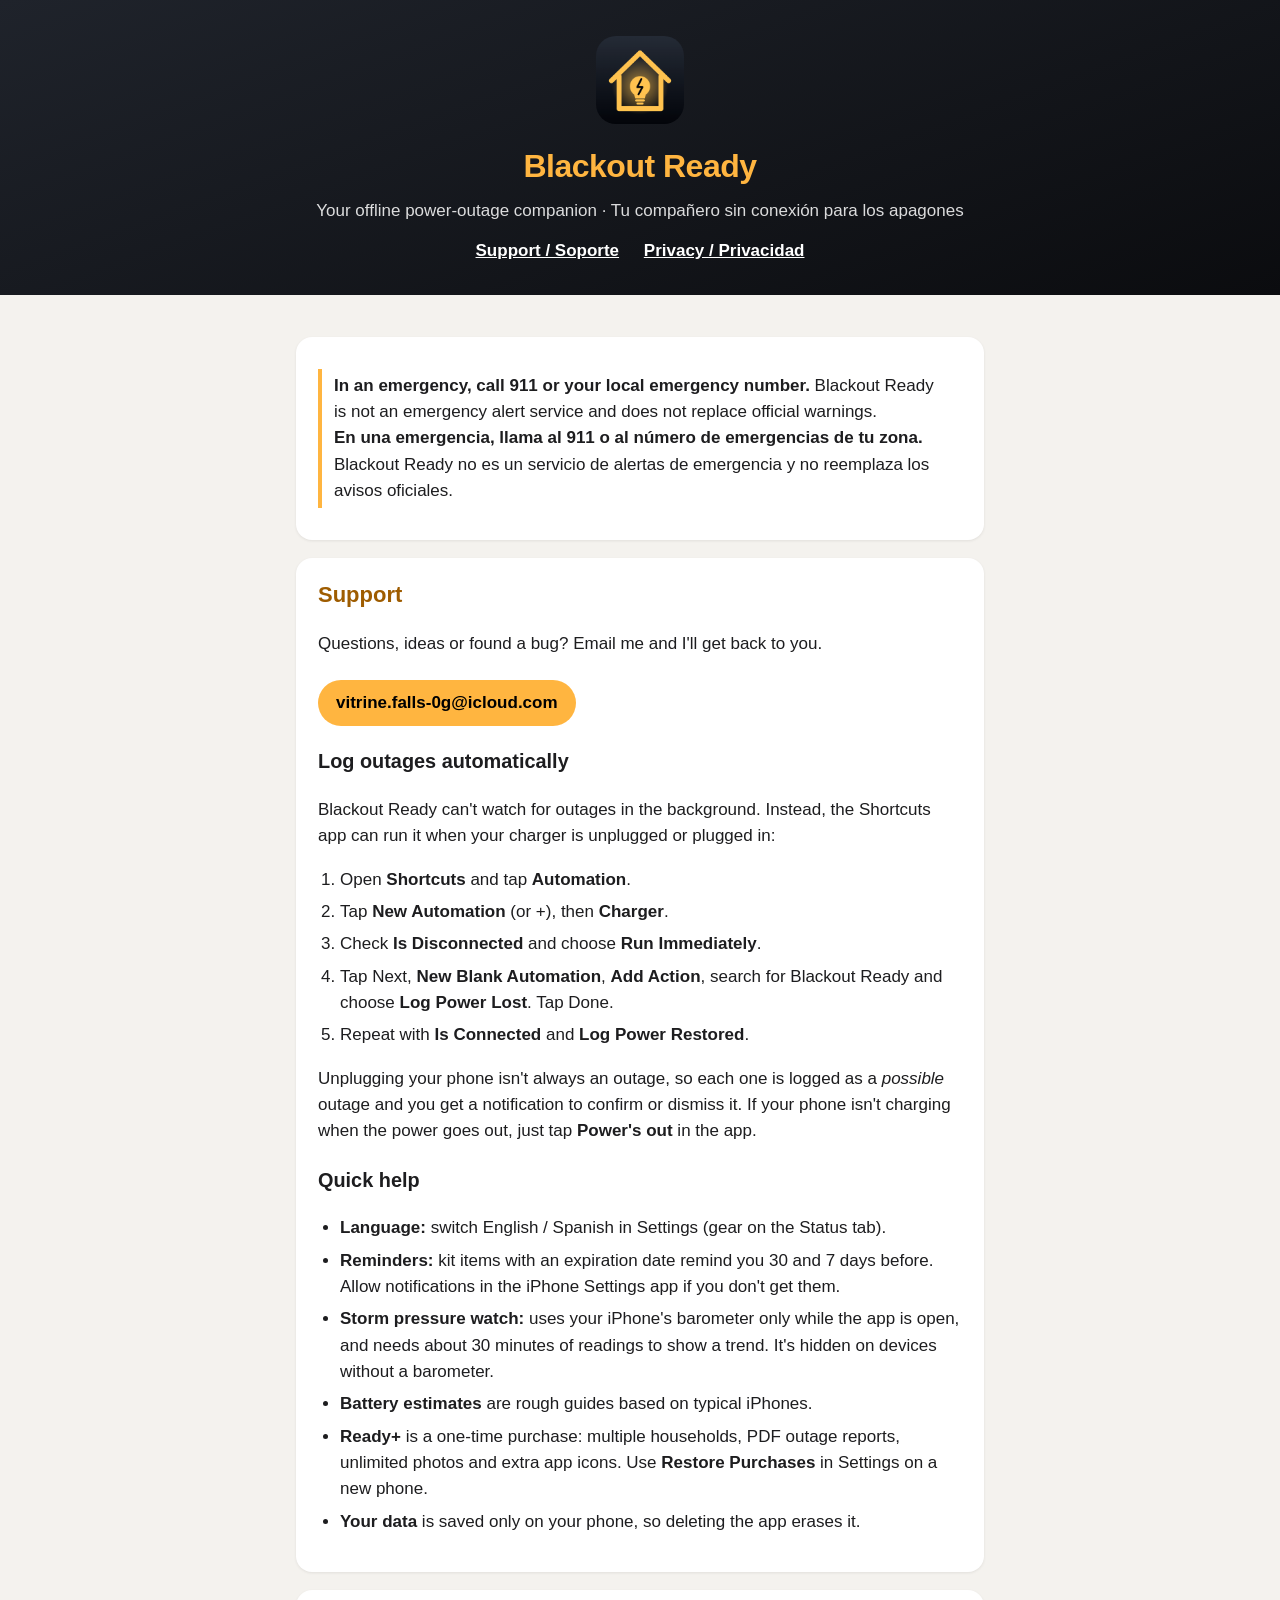
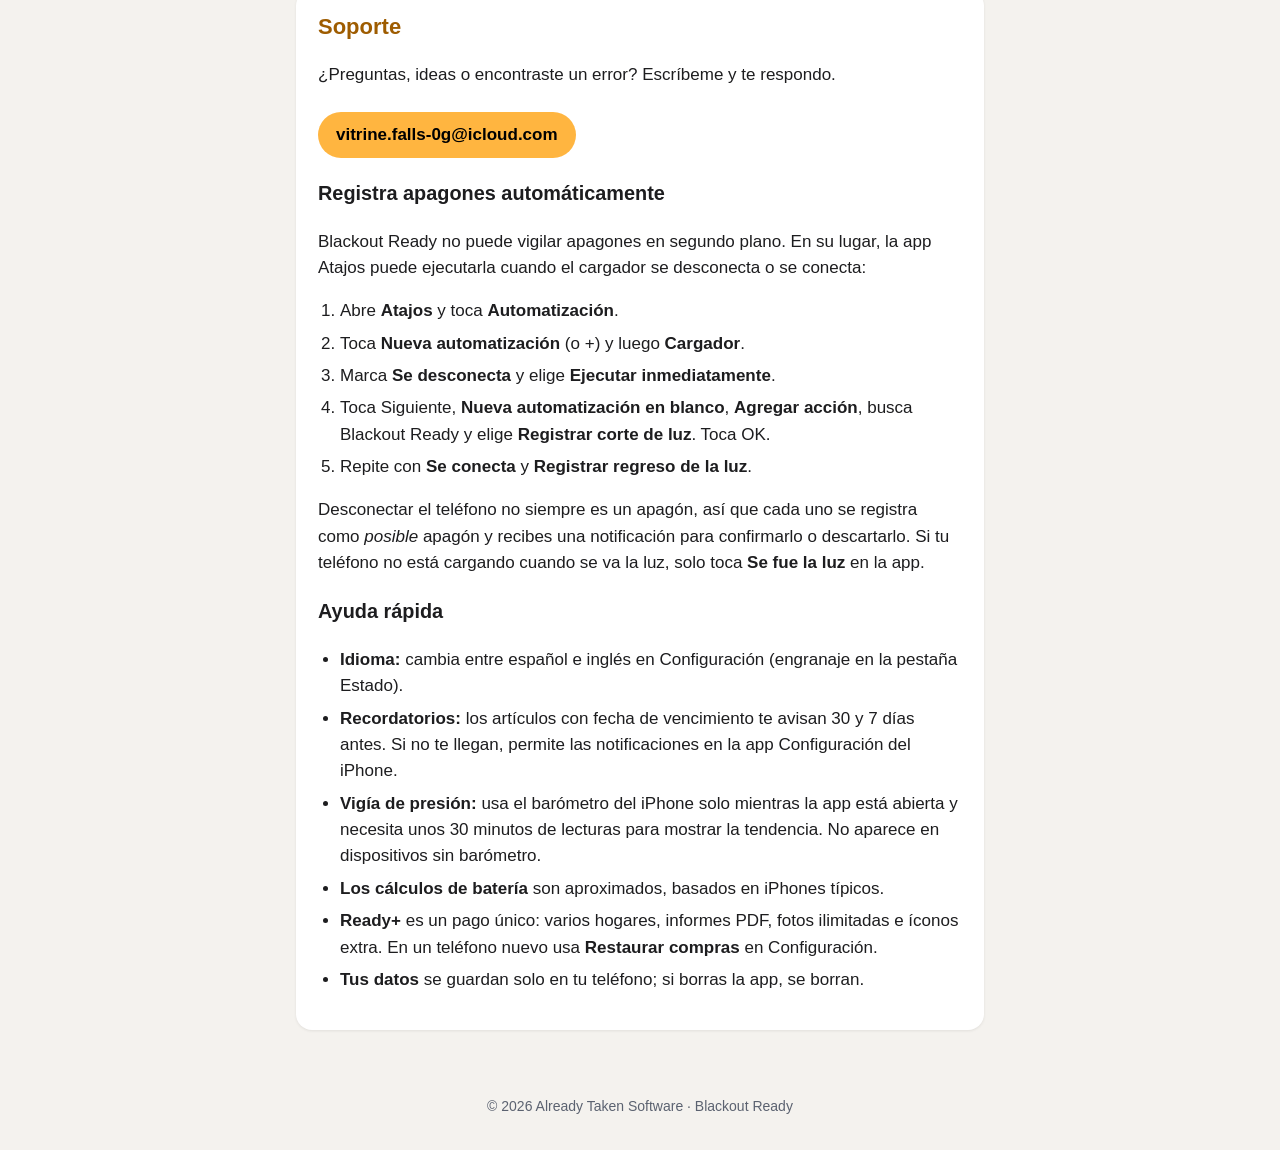
==== index.html @ bf7fdf10 "Support and privacy pages for Blackout Ready Co-Authored-By: Claude Opus 5.5 <noreply@anthropic.com>" ====
<!doctype html>
<html lang="en">
<head>
<meta charset="utf-8">
<meta name="viewport" content="width=device-width, initial-scale=1">
<title>Blackout Ready Support</title>
<link rel="stylesheet" href="style.css">
</head>
<body>
<header>
  <img src="icon.png" alt="">
  <h1>Blackout Ready</h1>
  <p>Your offline power-outage companion · Tu compañero sin conexión para los apagones</p>
  <nav><a href="./">Support / Soporte</a> <a href="privacy.html">Privacy / Privacidad</a></nav>
</header>
<main>
  <section>
    <p class="note"><strong>In an emergency, call 911 or your local emergency number.</strong> Blackout Ready is not an emergency alert service and does not replace official warnings.<br><strong>En una emergencia, llama al 911 o al número de emergencias de tu zona.</strong> Blackout Ready no es un servicio de alertas de emergencia y no reemplaza los avisos oficiales.</p>
  </section>
  <section>
    <h2>Support</h2>
    <p>Questions, ideas or found a bug? Email me and I'll get back to you.</p>
    <a class="mail" href="mailto:vitrine.falls-0g@icloud.com">vitrine.falls-0g@icloud.com</a>
    <h3>Log outages automatically</h3>
    <p>Blackout Ready can't watch for outages in the background. Instead, the Shortcuts app can run it when your charger is unplugged or plugged in:</p>
    <ol>
      <li>Open <strong>Shortcuts</strong> and tap <strong>Automation</strong>.</li>
      <li>Tap <strong>New Automation</strong> (or +), then <strong>Charger</strong>.</li>
      <li>Check <strong>Is Disconnected</strong> and choose <strong>Run Immediately</strong>.</li>
      <li>Tap Next, <strong>New Blank Automation</strong>, <strong>Add Action</strong>, search for Blackout Ready and choose <strong>Log Power Lost</strong>. Tap Done.</li>
      <li>Repeat with <strong>Is Connected</strong> and <strong>Log Power Restored</strong>.</li>
    </ol>
    <p>Unplugging your phone isn't always an outage, so each one is logged as a <em>possible</em> outage and you get a notification to confirm or dismiss it. If your phone isn't charging when the power goes out, just tap <strong>Power's out</strong> in the app.</p>
    <h3>Quick help</h3>
    <ul>
      <li><strong>Language:</strong> switch English / Spanish in Settings (gear on the Status tab).</li>
      <li><strong>Reminders:</strong> kit items with an expiration date remind you 30 and 7 days before. Allow notifications in the iPhone Settings app if you don't get them.</li>
      <li><strong>Storm pressure watch:</strong> uses your iPhone's barometer only while the app is open, and needs about 30 minutes of readings to show a trend. It's hidden on devices without a barometer.</li>
      <li><strong>Battery estimates</strong> are rough guides based on typical iPhones.</li>
      <li><strong>Ready+</strong> is a one-time purchase: multiple households, PDF outage reports, unlimited photos and extra app icons. Use <strong>Restore Purchases</strong> in Settings on a new phone.</li>
      <li><strong>Your data</strong> is saved only on your phone, so deleting the app erases it.</li>
    </ul>
  </section>
  <section>
    <h2>Soporte</h2>
    <p>¿Preguntas, ideas o encontraste un error? Escríbeme y te respondo.</p>
    <a class="mail" href="mailto:vitrine.falls-0g@icloud.com">vitrine.falls-0g@icloud.com</a>
    <h3>Registra apagones automáticamente</h3>
    <p>Blackout Ready no puede vigilar apagones en segundo plano. En su lugar, la app Atajos puede ejecutarla cuando el cargador se desconecta o se conecta:</p>
    <ol>
      <li>Abre <strong>Atajos</strong> y toca <strong>Automatización</strong>.</li>
      <li>Toca <strong>Nueva automatización</strong> (o +) y luego <strong>Cargador</strong>.</li>
      <li>Marca <strong>Se desconecta</strong> y elige <strong>Ejecutar inmediatamente</strong>.</li>
      <li>Toca Siguiente, <strong>Nueva automatización en blanco</strong>, <strong>Agregar acción</strong>, busca Blackout Ready y elige <strong>Registrar corte de luz</strong>. Toca OK.</li>
      <li>Repite con <strong>Se conecta</strong> y <strong>Registrar regreso de la luz</strong>.</li>
    </ol>
    <p>Desconectar el teléfono no siempre es un apagón, así que cada uno se registra como <em>posible</em> apagón y recibes una notificación para confirmarlo o descartarlo. Si tu teléfono no está cargando cuando se va la luz, solo toca <strong>Se fue la luz</strong> en la app.</p>
    <h3>Ayuda rápida</h3>
    <ul>
      <li><strong>Idioma:</strong> cambia entre español e inglés en Configuración (engranaje en la pestaña Estado).</li>
      <li><strong>Recordatorios:</strong> los artículos con fecha de vencimiento te avisan 30 y 7 días antes. Si no te llegan, permite las notificaciones en la app Configuración del iPhone.</li>
      <li><strong>Vigía de presión:</strong> usa el barómetro del iPhone solo mientras la app está abierta y necesita unos 30 minutos de lecturas para mostrar la tendencia. No aparece en dispositivos sin barómetro.</li>
      <li><strong>Los cálculos de batería</strong> son aproximados, basados en iPhones típicos.</li>
      <li><strong>Ready+</strong> es un pago único: varios hogares, informes PDF, fotos ilimitadas e íconos extra. En un teléfono nuevo usa <strong>Restaurar compras</strong> en Configuración.</li>
      <li><strong>Tus datos</strong> se guardan solo en tu teléfono; si borras la app, se borran.</li>
    </ul>
  </section>
</main>
<footer>© 2026 Already Taken Software · Blackout Ready</footer>
</body>
</html>
---- style.css ----
:root { --amber: #ffb540; --amber-ink: #9e5c00; --ink: #1d1d1f; --muted: #5b6270; --bg: #f4f2ee; --card: #ffffff; }
@media (prefers-color-scheme: dark) { :root { --ink: #f2f2f2; --muted: #a9b0bc; --bg: #0e0f12; --card: #1a1c21; --amber-ink: #ffb540; } }
* { box-sizing: border-box; }
body { margin: 0; font: 17px/1.55 -apple-system, BlinkMacSystemFont, "Segoe UI", Roboto, sans-serif; color: var(--ink); background: var(--bg); }
header { background: linear-gradient(160deg, #1f232b, #0b0c0f); color: #fff; padding: 36px 16px 30px; text-align: center; }
header img { width: 88px; height: 88px; border-radius: 20px; }
header h1 { margin: 10px 0 0; font-size: 32px; color: var(--amber); letter-spacing: -0.5px; }
header p { margin: 6px 0 0; opacity: .85; }
nav { margin-top: 14px; }
nav a { color: #fff; margin: 0 10px; font-weight: 600; }
main { max-width: 720px; margin: 0 auto; padding: 24px 16px 48px; }
section { background: var(--card); border-radius: 16px; padding: 20px 22px; margin: 18px 0; box-shadow: 0 1px 3px rgba(0,0,0,.08); }
h2 { margin-top: 0; color: var(--amber-ink); font-size: 22px; }
ul, ol { padding-left: 22px; }
li { margin: 6px 0; }
.muted { color: var(--muted); font-size: 15px; }
.note { border-left: 4px solid var(--amber); padding: 4px 12px; margin: 12px 0; }
a { color: #2e6ae6; }
@media (prefers-color-scheme: dark) { a { color: #7aa7ff; } }
.mail { display: inline-block; margin-top: 6px; padding: 10px 18px; border-radius: 999px; background: var(--amber); color: #000; font-weight: 700; text-decoration: none; }
footer { text-align: center; color: var(--muted); font-size: 14px; padding-bottom: 32px; }
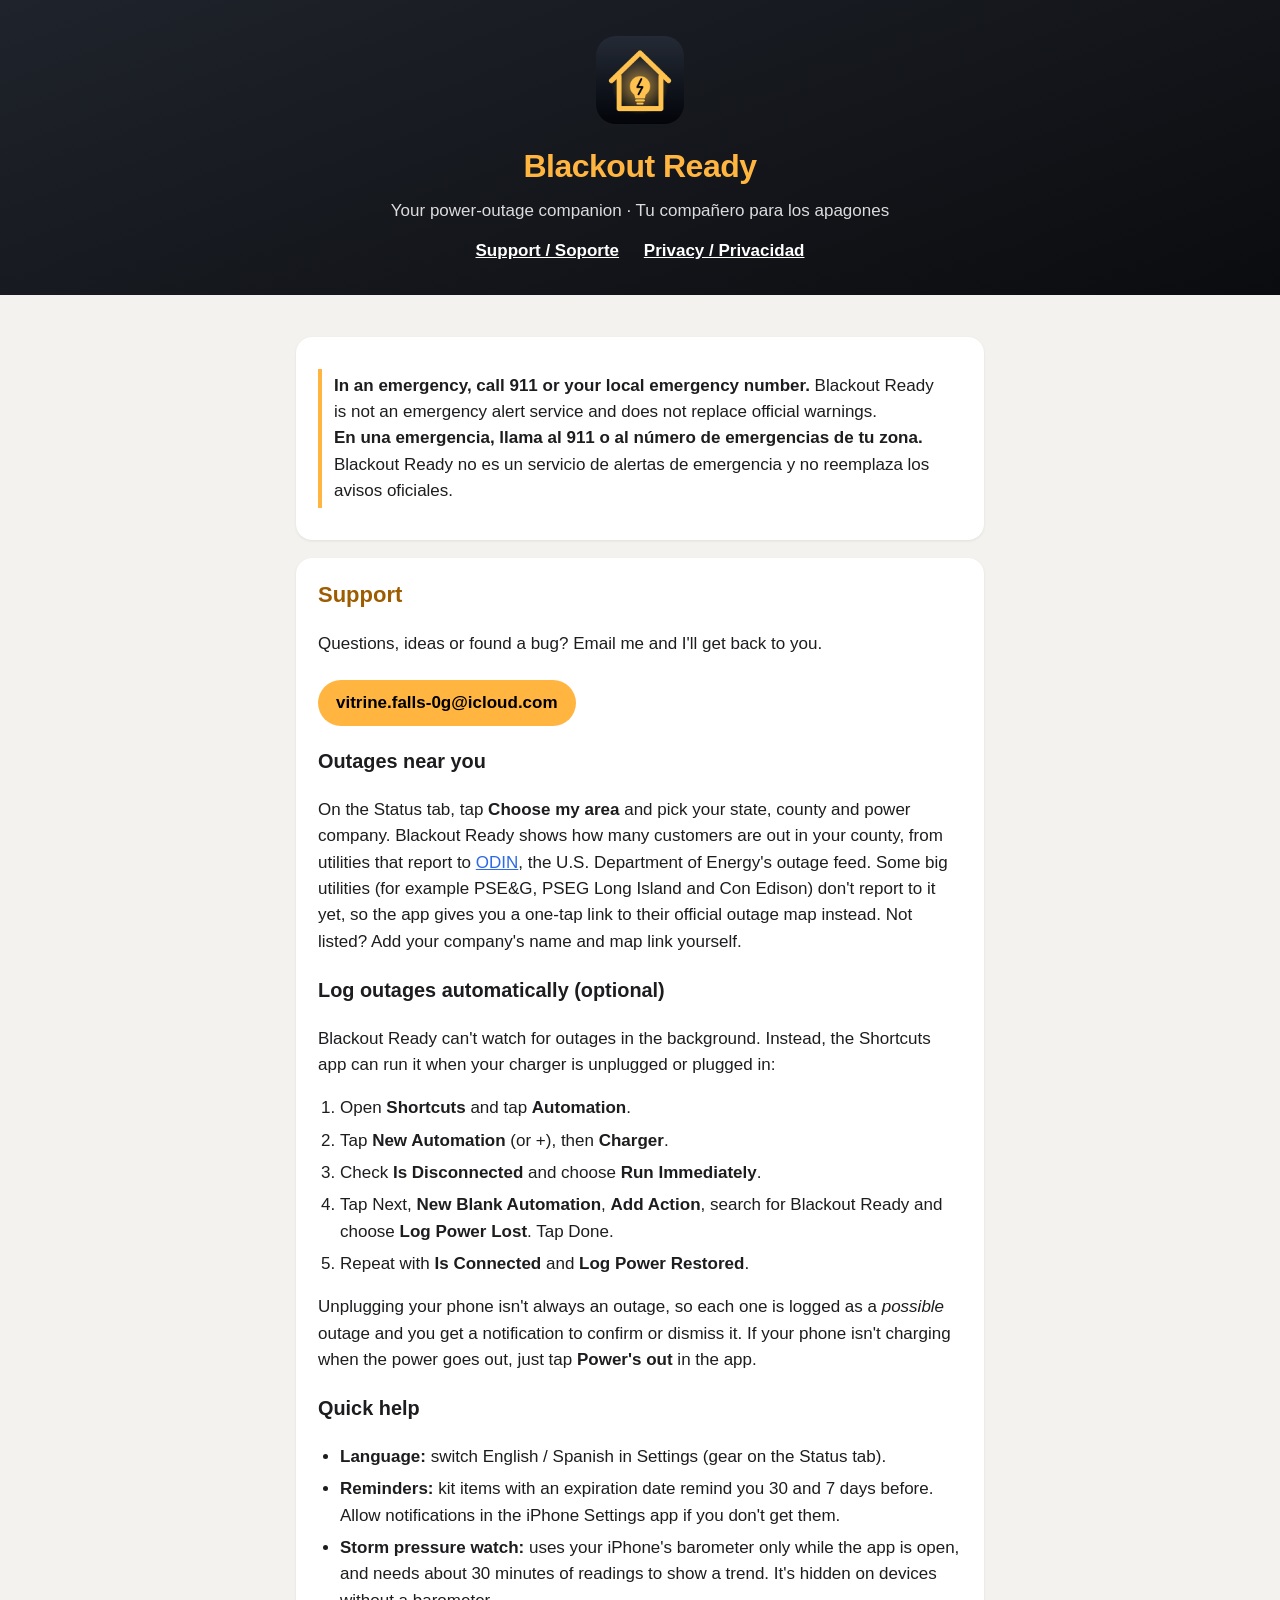
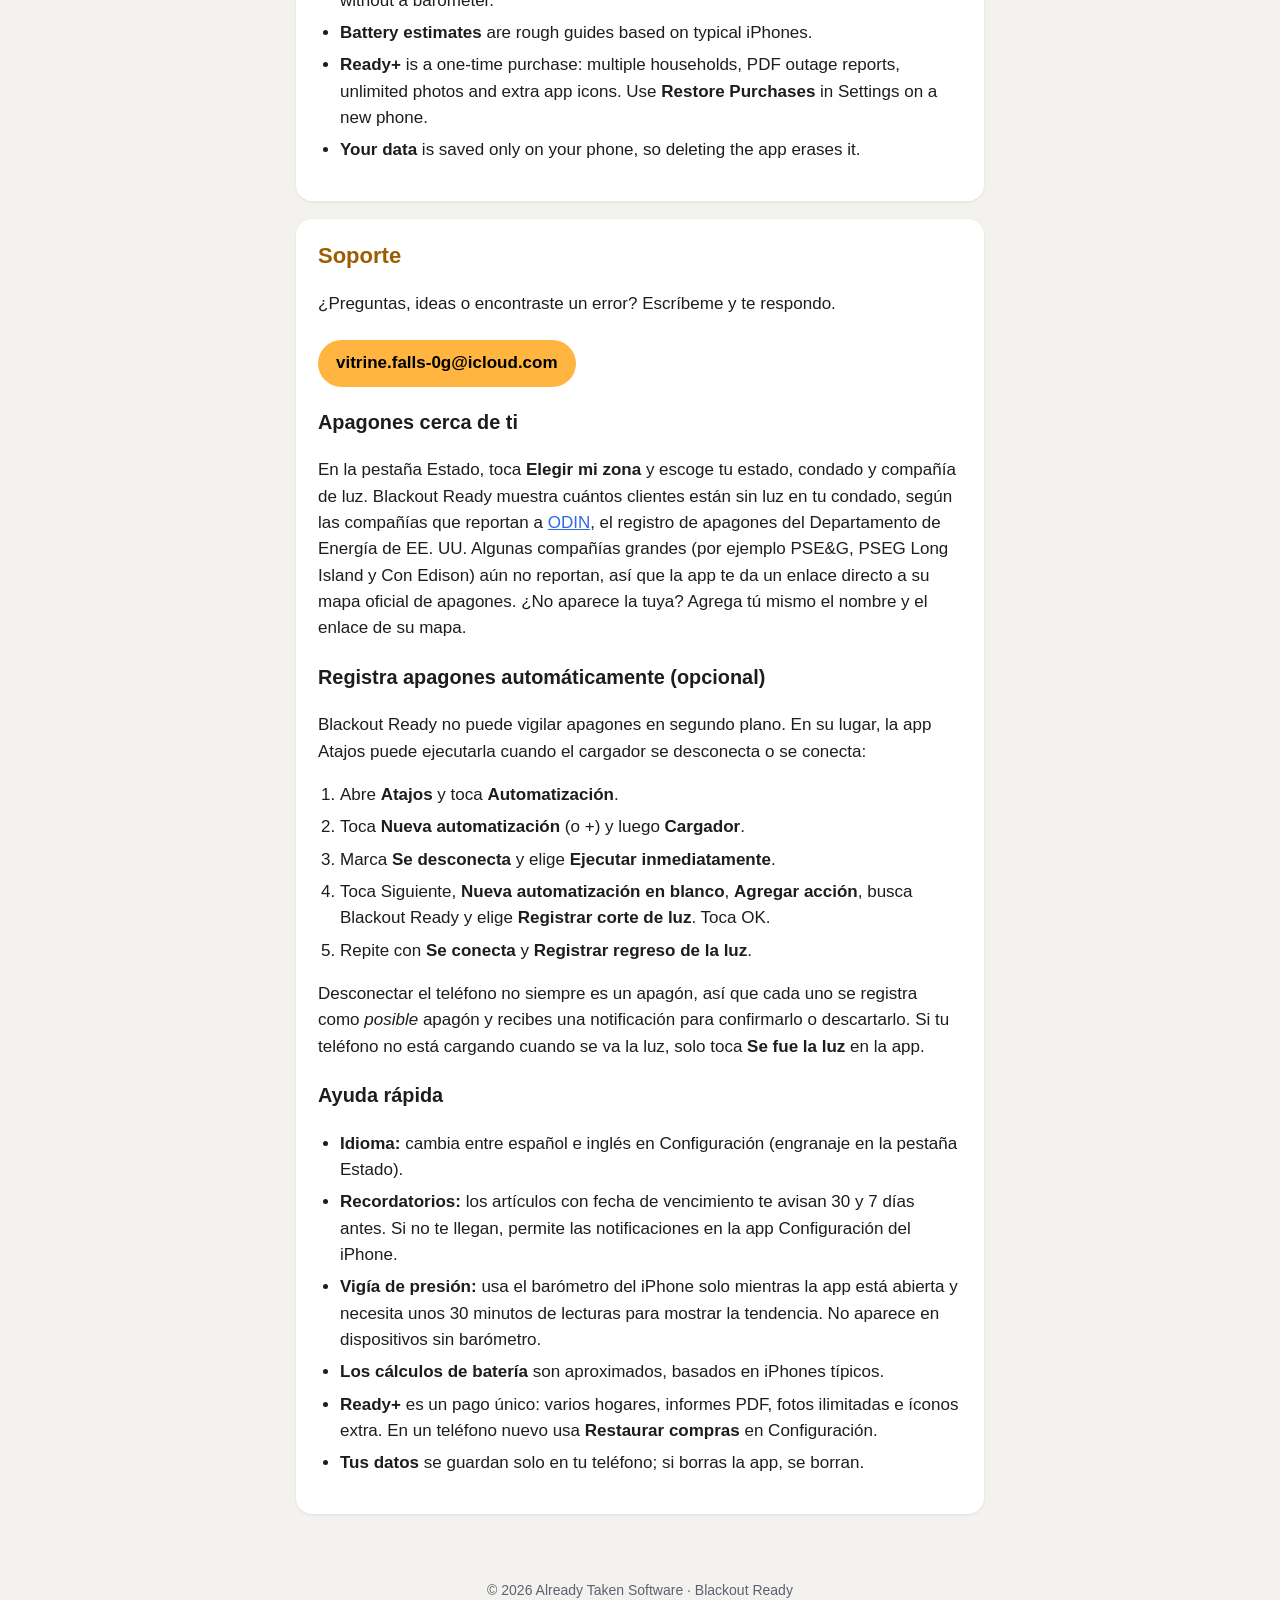
==== commit 54cbc058: "Describe Outages near you and the ODIN download in support and privacy pages Co-Authored-By: Claude " ====
--- a/index.html
+++ b/index.html
@@ -10,7 +10,7 @@
 <header>
   <img src="icon.png" alt="">
   <h1>Blackout Ready</h1>
-  <p>Your offline power-outage companion · Tu compañero sin conexión para los apagones</p>
+  <p>Your power-outage companion · Tu compañero para los apagones</p>
   <nav><a href="./">Support / Soporte</a> <a href="privacy.html">Privacy / Privacidad</a></nav>
 </header>
 <main>
@@ -21,7 +21,9 @@
     <h2>Support</h2>
     <p>Questions, ideas or found a bug? Email me and I'll get back to you.</p>
     <a class="mail" href="mailto:vitrine.falls-0g@icloud.com">vitrine.falls-0g@icloud.com</a>
-    <h3>Log outages automatically</h3>
+    <h3>Outages near you</h3>
+    <p>On the Status tab, tap <strong>Choose my area</strong> and pick your state, county and power company. Blackout Ready shows how many customers are out in your county, from utilities that report to <a href="https://odin.ornl.gov/">ODIN</a>, the U.S. Department of Energy's outage feed. Some big utilities (for example PSE&amp;G, PSEG Long Island and Con Edison) don't report to it yet, so the app gives you a one-tap link to their official outage map instead. Not listed? Add your company's name and map link yourself.</p>
+    <h3>Log outages automatically (optional)</h3>
     <p>Blackout Ready can't watch for outages in the background. Instead, the Shortcuts app can run it when your charger is unplugged or plugged in:</p>
     <ol>
       <li>Open <strong>Shortcuts</strong> and tap <strong>Automation</strong>.</li>
@@ -45,7 +47,9 @@
     <h2>Soporte</h2>
     <p>¿Preguntas, ideas o encontraste un error? Escríbeme y te respondo.</p>
     <a class="mail" href="mailto:vitrine.falls-0g@icloud.com">vitrine.falls-0g@icloud.com</a>
-    <h3>Registra apagones automáticamente</h3>
+    <h3>Apagones cerca de ti</h3>
+    <p>En la pestaña Estado, toca <strong>Elegir mi zona</strong> y escoge tu estado, condado y compañía de luz. Blackout Ready muestra cuántos clientes están sin luz en tu condado, según las compañías que reportan a <a href="https://odin.ornl.gov/">ODIN</a>, el registro de apagones del Departamento de Energía de EE. UU. Algunas compañías grandes (por ejemplo PSE&amp;G, PSEG Long Island y Con Edison) aún no reportan, así que la app te da un enlace directo a su mapa oficial de apagones. ¿No aparece la tuya? Agrega tú mismo el nombre y el enlace de su mapa.</p>
+    <h3>Registra apagones automáticamente (opcional)</h3>
     <p>Blackout Ready no puede vigilar apagones en segundo plano. En su lugar, la app Atajos puede ejecutarla cuando el cargador se desconecta o se conecta:</p>
     <ol>
       <li>Abre <strong>Atajos</strong> y toca <strong>Automatización</strong>.</li>
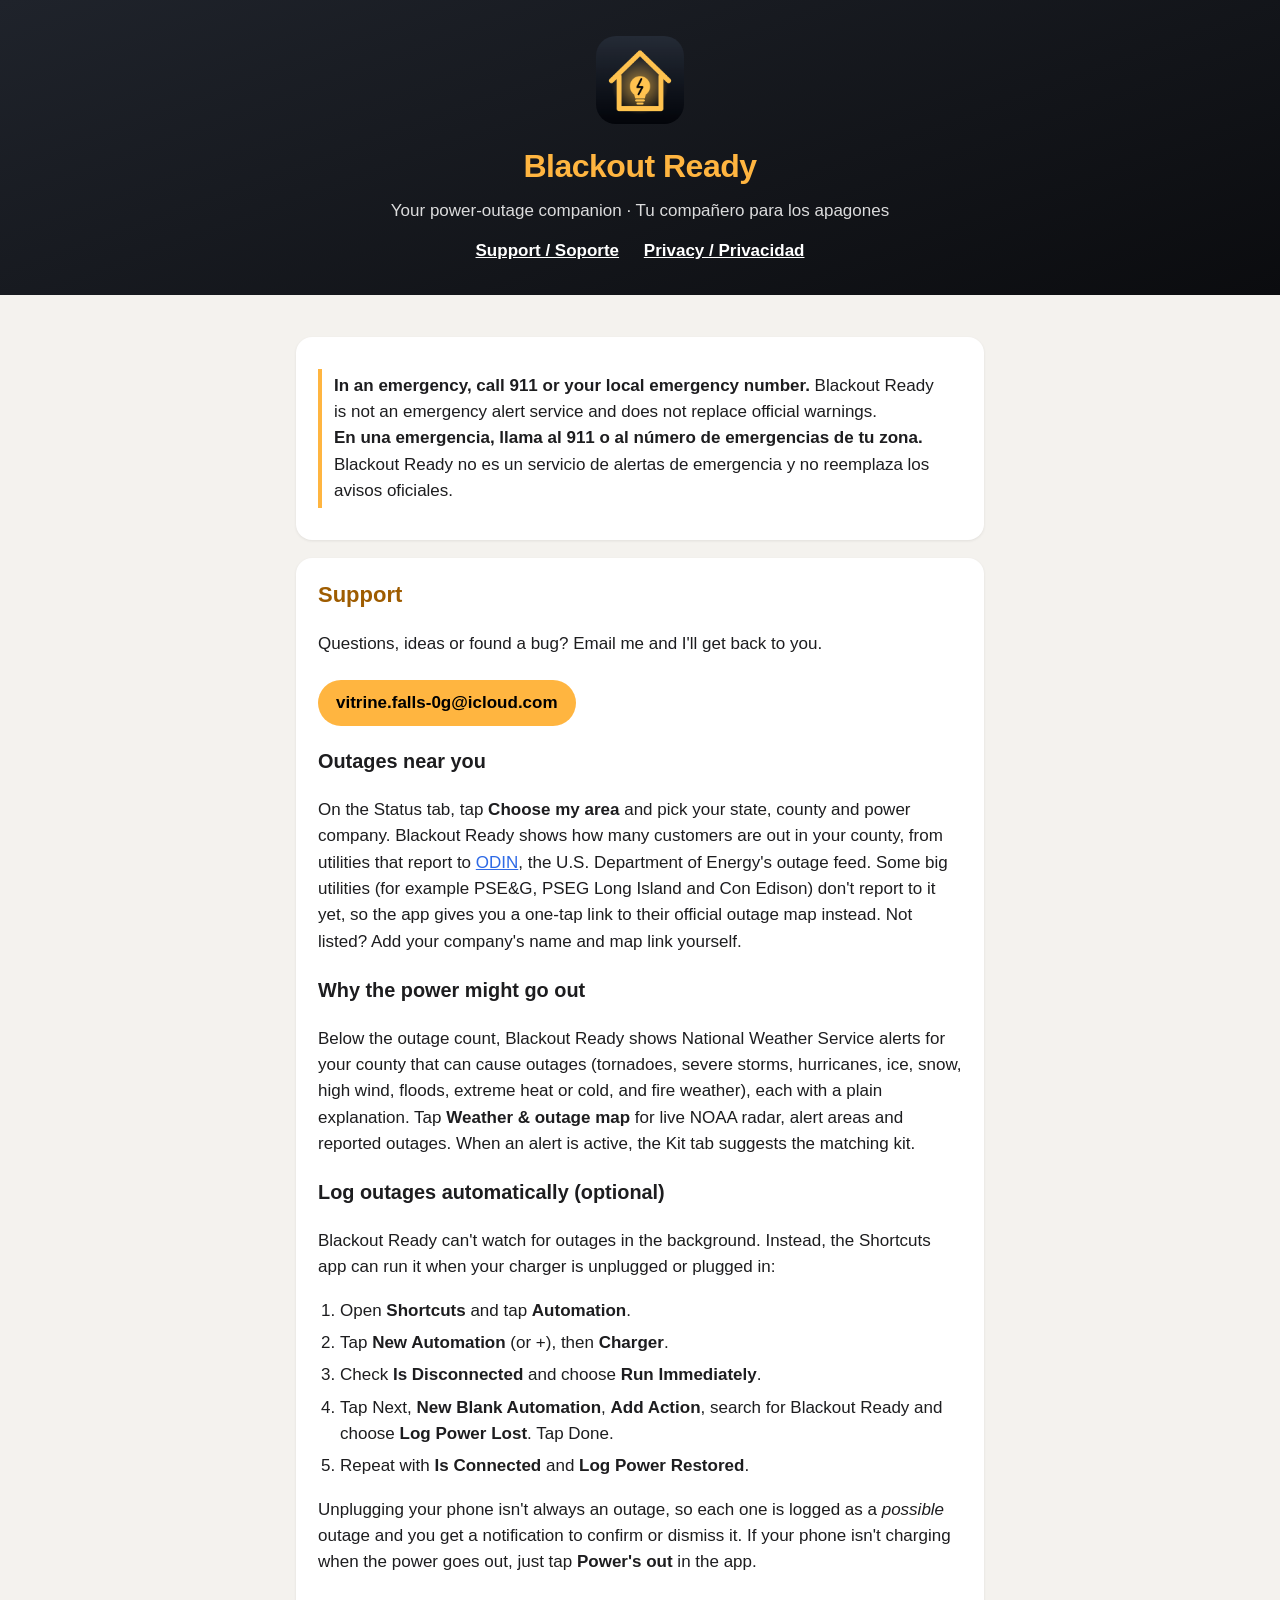
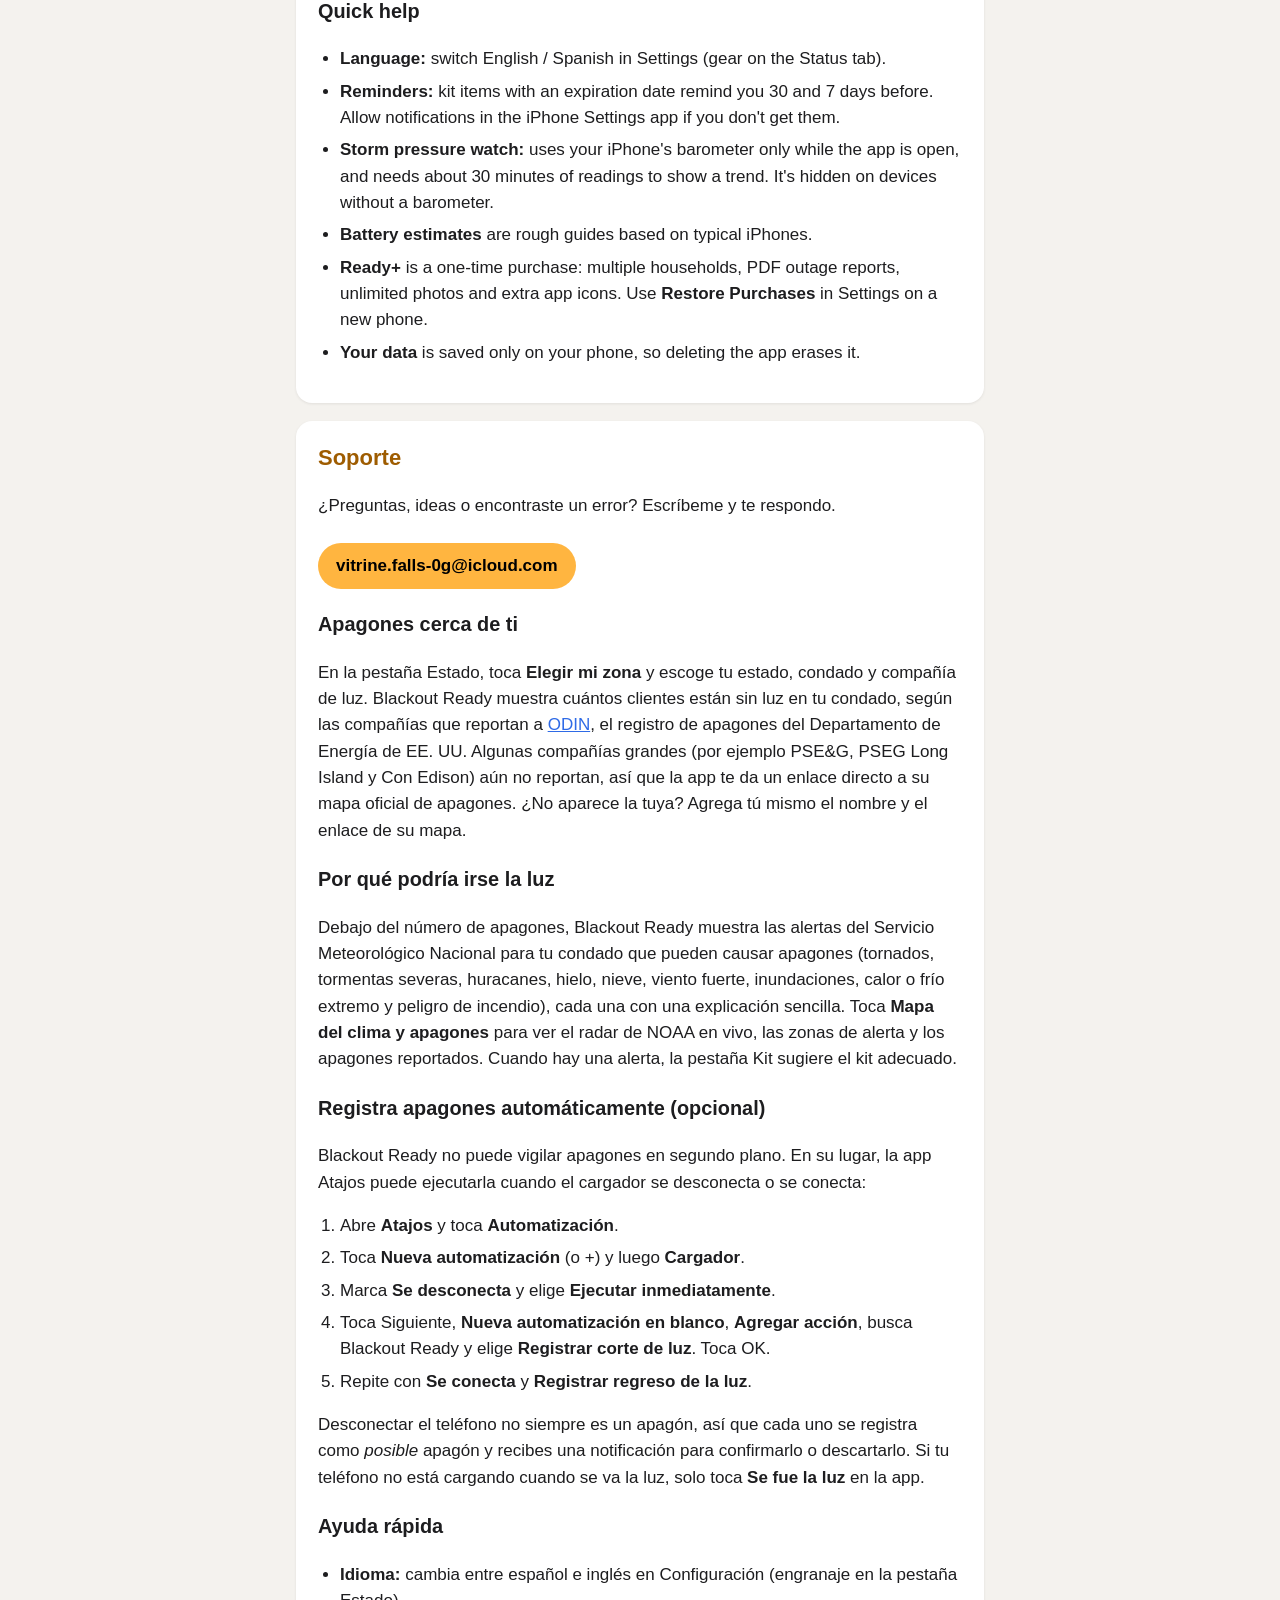
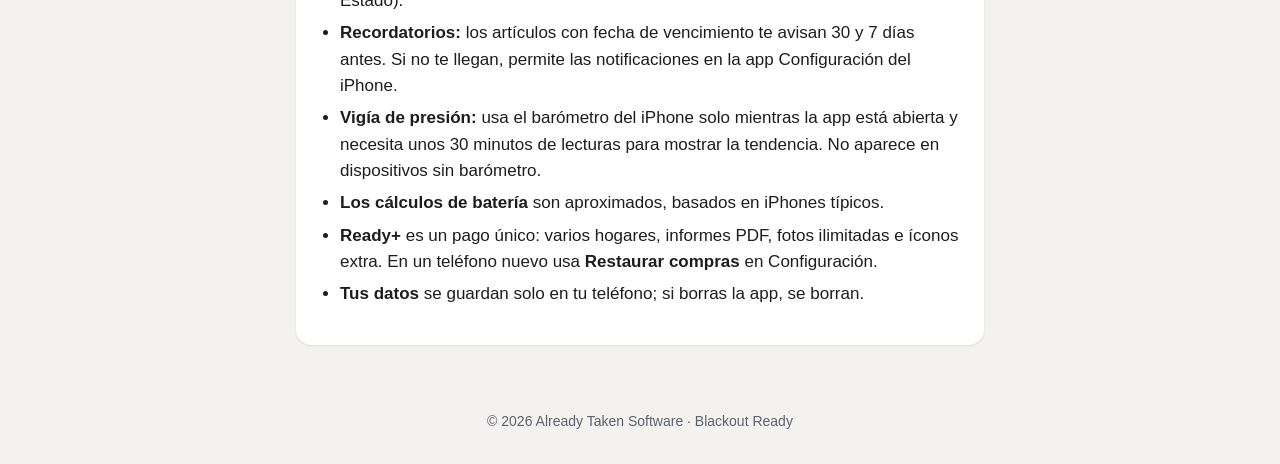
==== commit b2d5d137: "Describe weather alerts and the weather & outage map Co-Authored-By: Claude Opus 5.5 <noreply@anthro" ====
--- a/index.html
+++ b/index.html
@@ -23,6 +23,8 @@
     <a class="mail" href="mailto:vitrine.falls-0g@icloud.com">vitrine.falls-0g@icloud.com</a>
     <h3>Outages near you</h3>
     <p>On the Status tab, tap <strong>Choose my area</strong> and pick your state, county and power company. Blackout Ready shows how many customers are out in your county, from utilities that report to <a href="https://odin.ornl.gov/">ODIN</a>, the U.S. Department of Energy's outage feed. Some big utilities (for example PSE&amp;G, PSEG Long Island and Con Edison) don't report to it yet, so the app gives you a one-tap link to their official outage map instead. Not listed? Add your company's name and map link yourself.</p>
+    <h3>Why the power might go out</h3>
+    <p>Below the outage count, Blackout Ready shows National Weather Service alerts for your county that can cause outages (tornadoes, severe storms, hurricanes, ice, snow, high wind, floods, extreme heat or cold, and fire weather), each with a plain explanation. Tap <strong>Weather &amp; outage map</strong> for live NOAA radar, alert areas and reported outages. When an alert is active, the Kit tab suggests the matching kit.</p>
     <h3>Log outages automatically (optional)</h3>
     <p>Blackout Ready can't watch for outages in the background. Instead, the Shortcuts app can run it when your charger is unplugged or plugged in:</p>
     <ol>
@@ -49,6 +51,8 @@
     <a class="mail" href="mailto:vitrine.falls-0g@icloud.com">vitrine.falls-0g@icloud.com</a>
     <h3>Apagones cerca de ti</h3>
     <p>En la pestaña Estado, toca <strong>Elegir mi zona</strong> y escoge tu estado, condado y compañía de luz. Blackout Ready muestra cuántos clientes están sin luz en tu condado, según las compañías que reportan a <a href="https://odin.ornl.gov/">ODIN</a>, el registro de apagones del Departamento de Energía de EE. UU. Algunas compañías grandes (por ejemplo PSE&amp;G, PSEG Long Island y Con Edison) aún no reportan, así que la app te da un enlace directo a su mapa oficial de apagones. ¿No aparece la tuya? Agrega tú mismo el nombre y el enlace de su mapa.</p>
+    <h3>Por qué podría irse la luz</h3>
+    <p>Debajo del número de apagones, Blackout Ready muestra las alertas del Servicio Meteorológico Nacional para tu condado que pueden causar apagones (tornados, tormentas severas, huracanes, hielo, nieve, viento fuerte, inundaciones, calor o frío extremo y peligro de incendio), cada una con una explicación sencilla. Toca <strong>Mapa del clima y apagones</strong> para ver el radar de NOAA en vivo, las zonas de alerta y los apagones reportados. Cuando hay una alerta, la pestaña Kit sugiere el kit adecuado.</p>
     <h3>Registra apagones automáticamente (opcional)</h3>
     <p>Blackout Ready no puede vigilar apagones en segundo plano. En su lugar, la app Atajos puede ejecutarla cuando el cargador se desconecta o se conecta:</p>
     <ol>
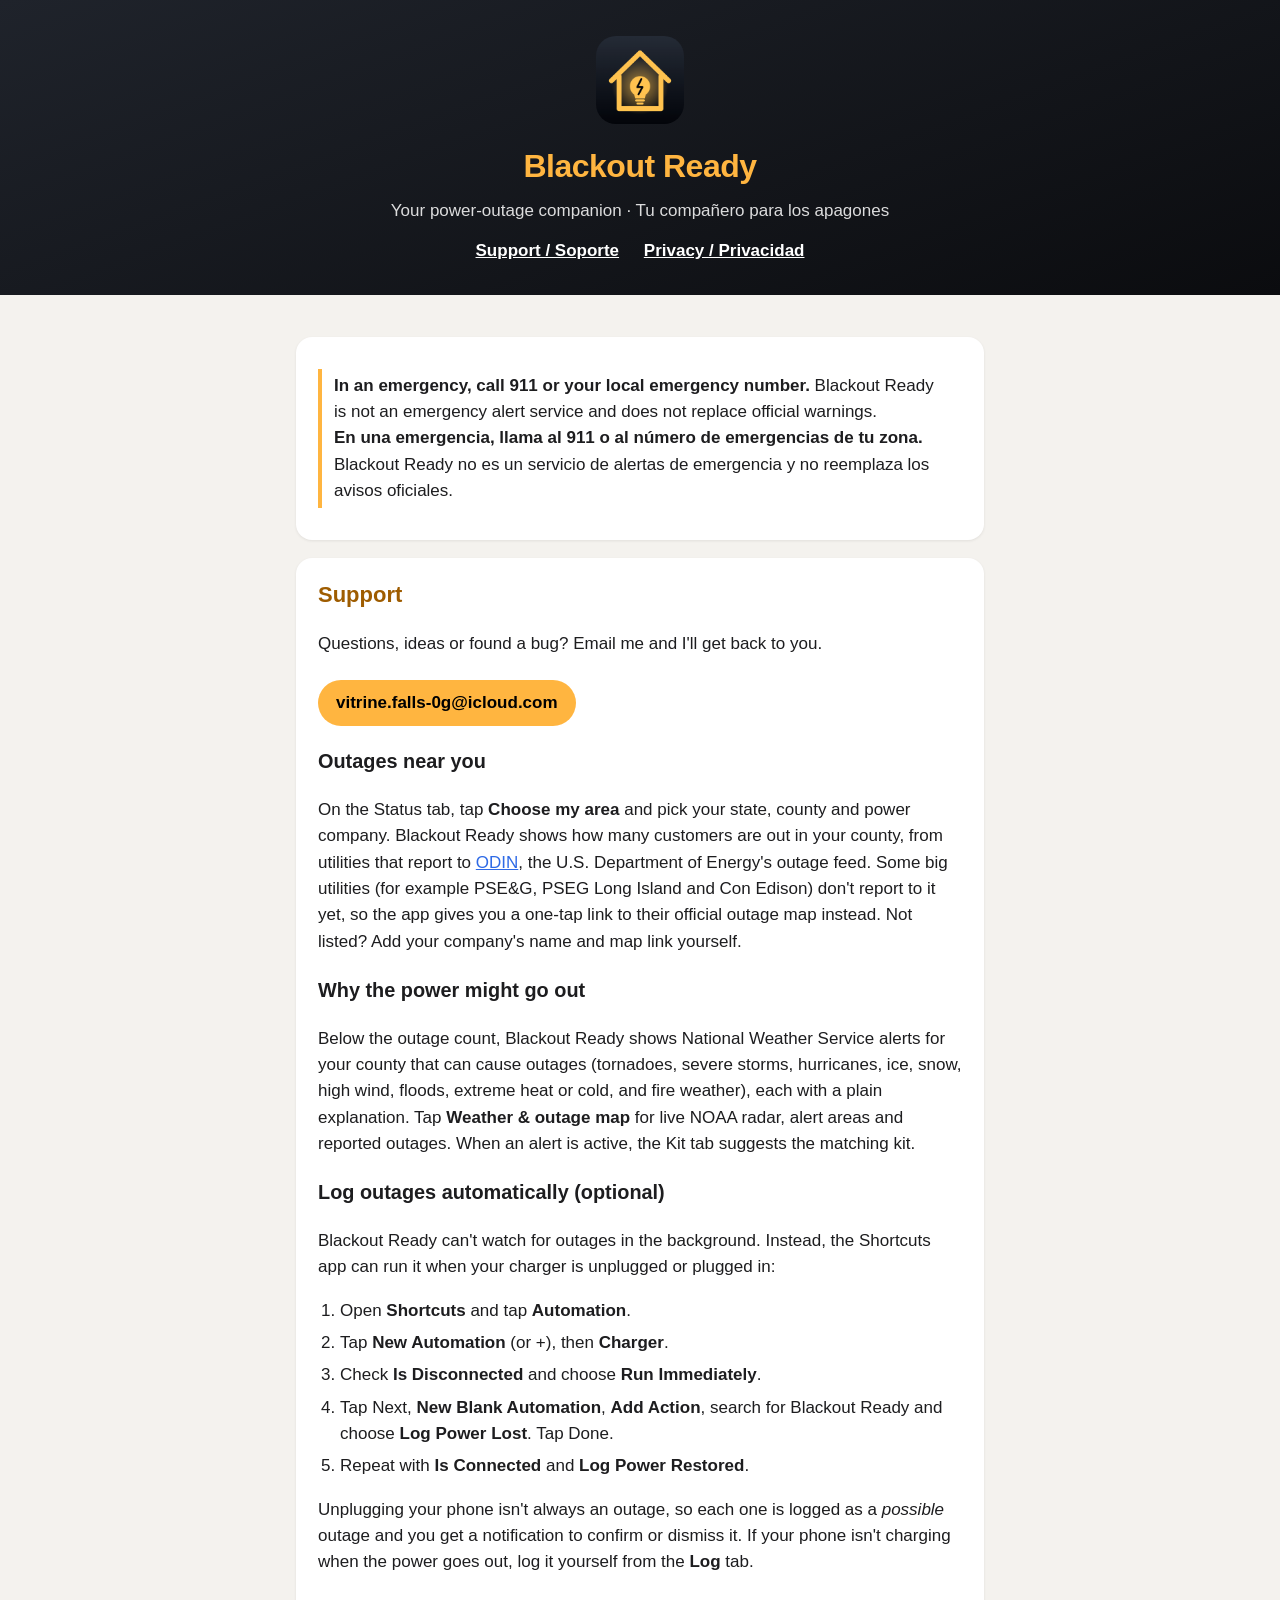
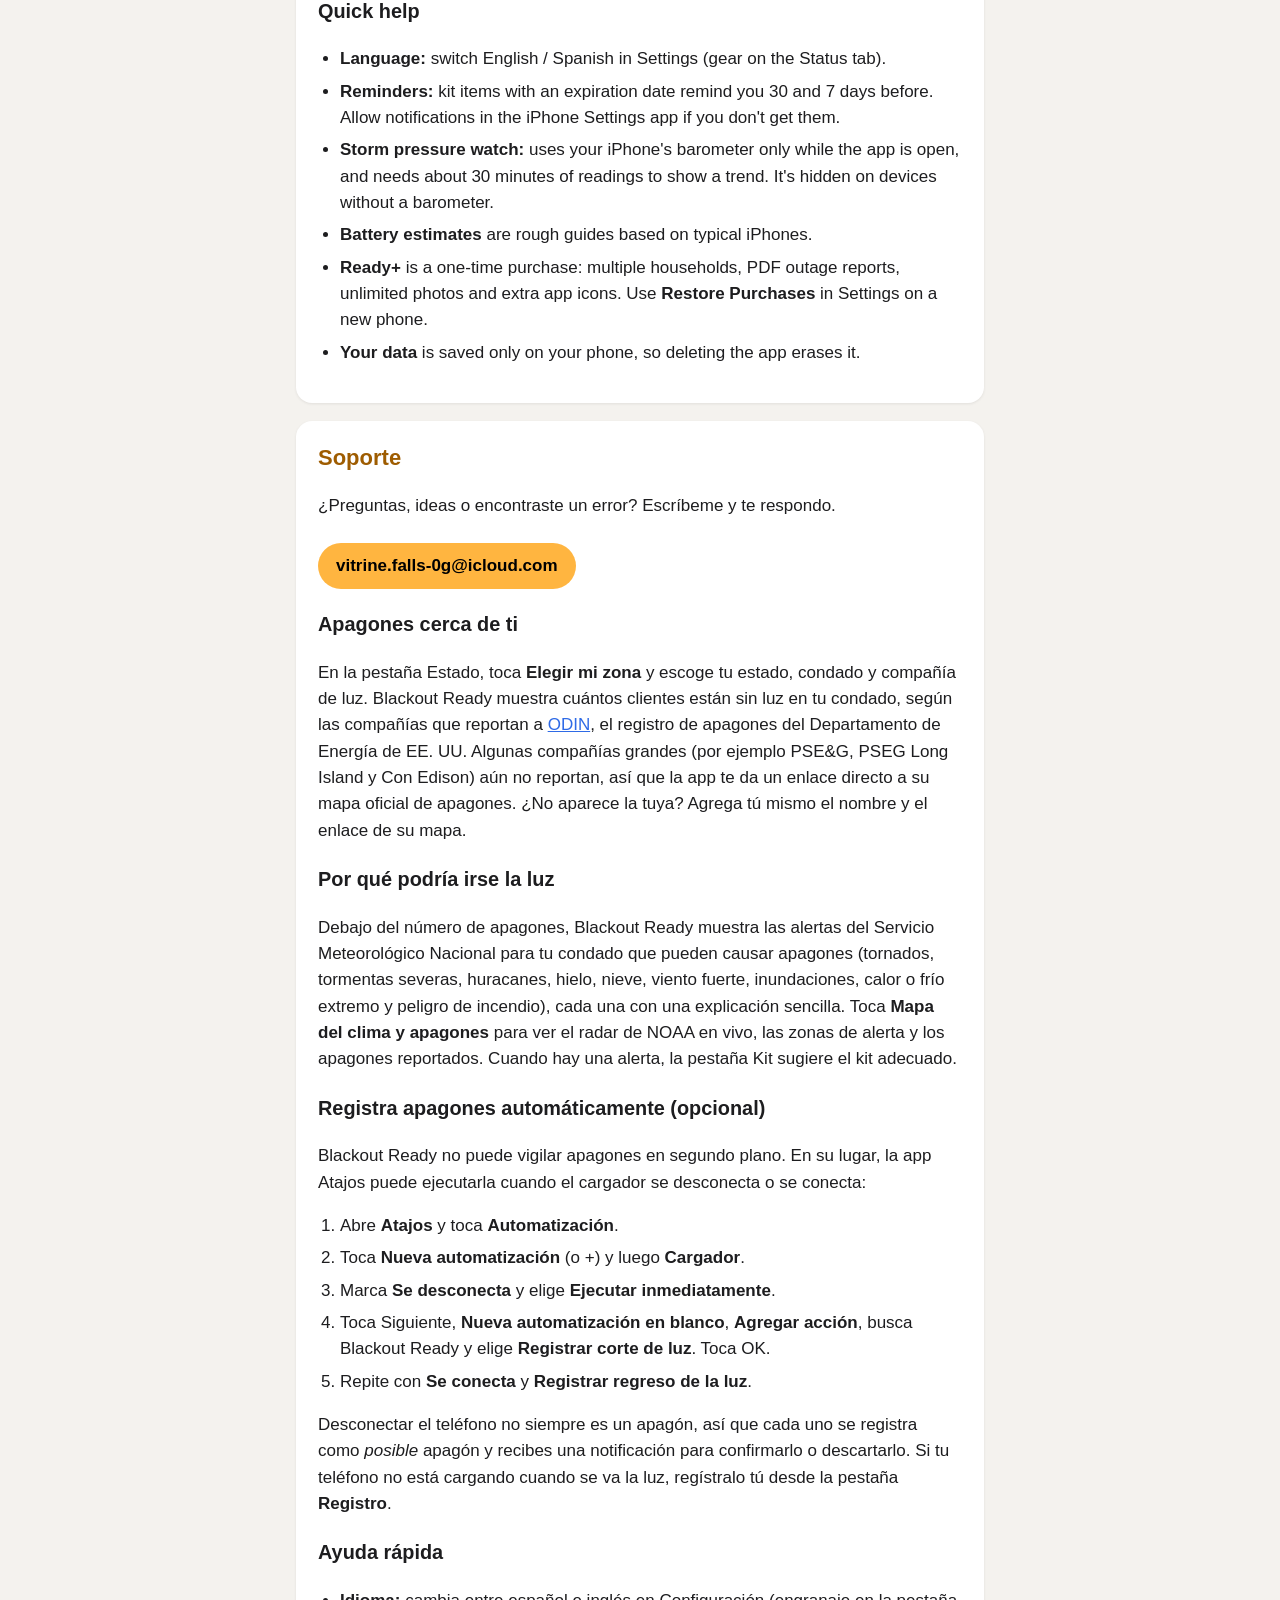
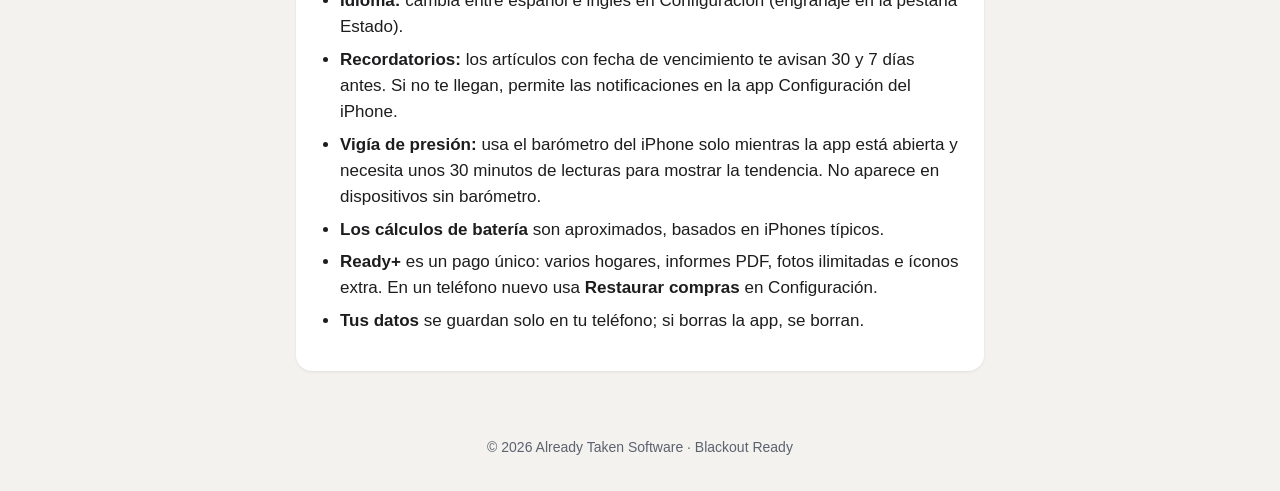
==== commit 72d4c03b: "Point manual outage logging to the Log tab Co-Authored-By: Claude Opus 5.5 <noreply@anthropic.com>" ====
--- a/index.html
+++ b/index.html
@@ -34,7 +34,7 @@
       <li>Tap Next, <strong>New Blank Automation</strong>, <strong>Add Action</strong>, search for Blackout Ready and choose <strong>Log Power Lost</strong>. Tap Done.</li>
       <li>Repeat with <strong>Is Connected</strong> and <strong>Log Power Restored</strong>.</li>
     </ol>
-    <p>Unplugging your phone isn't always an outage, so each one is logged as a <em>possible</em> outage and you get a notification to confirm or dismiss it. If your phone isn't charging when the power goes out, just tap <strong>Power's out</strong> in the app.</p>
+    <p>Unplugging your phone isn't always an outage, so each one is logged as a <em>possible</em> outage and you get a notification to confirm or dismiss it. If your phone isn't charging when the power goes out, log it yourself from the <strong>Log</strong> tab.</p>
     <h3>Quick help</h3>
     <ul>
       <li><strong>Language:</strong> switch English / Spanish in Settings (gear on the Status tab).</li>
@@ -62,7 +62,7 @@
       <li>Toca Siguiente, <strong>Nueva automatización en blanco</strong>, <strong>Agregar acción</strong>, busca Blackout Ready y elige <strong>Registrar corte de luz</strong>. Toca OK.</li>
       <li>Repite con <strong>Se conecta</strong> y <strong>Registrar regreso de la luz</strong>.</li>
     </ol>
-    <p>Desconectar el teléfono no siempre es un apagón, así que cada uno se registra como <em>posible</em> apagón y recibes una notificación para confirmarlo o descartarlo. Si tu teléfono no está cargando cuando se va la luz, solo toca <strong>Se fue la luz</strong> en la app.</p>
+    <p>Desconectar el teléfono no siempre es un apagón, así que cada uno se registra como <em>posible</em> apagón y recibes una notificación para confirmarlo o descartarlo. Si tu teléfono no está cargando cuando se va la luz, regístralo tú desde la pestaña <strong>Registro</strong>.</p>
     <h3>Ayuda rápida</h3>
     <ul>
       <li><strong>Idioma:</strong> cambia entre español e inglés en Configuración (engranaje en la pestaña Estado).</li>
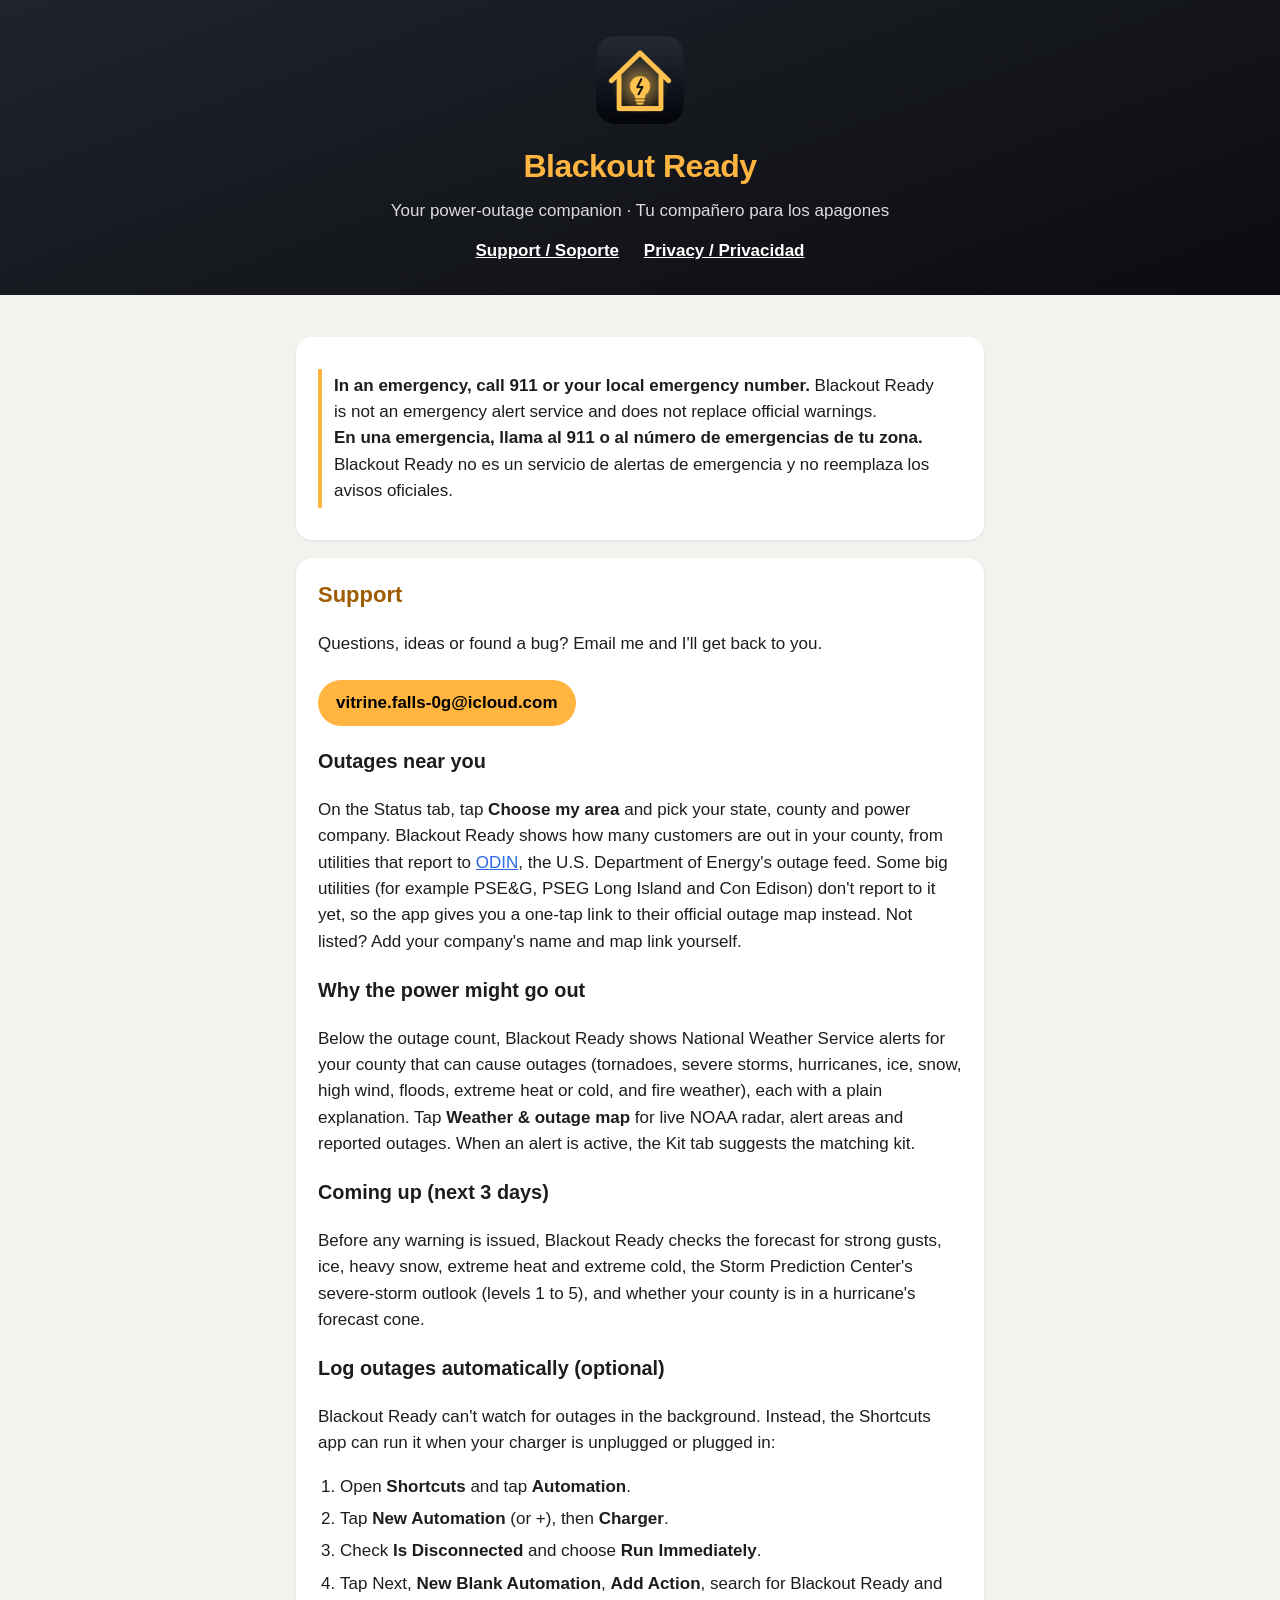
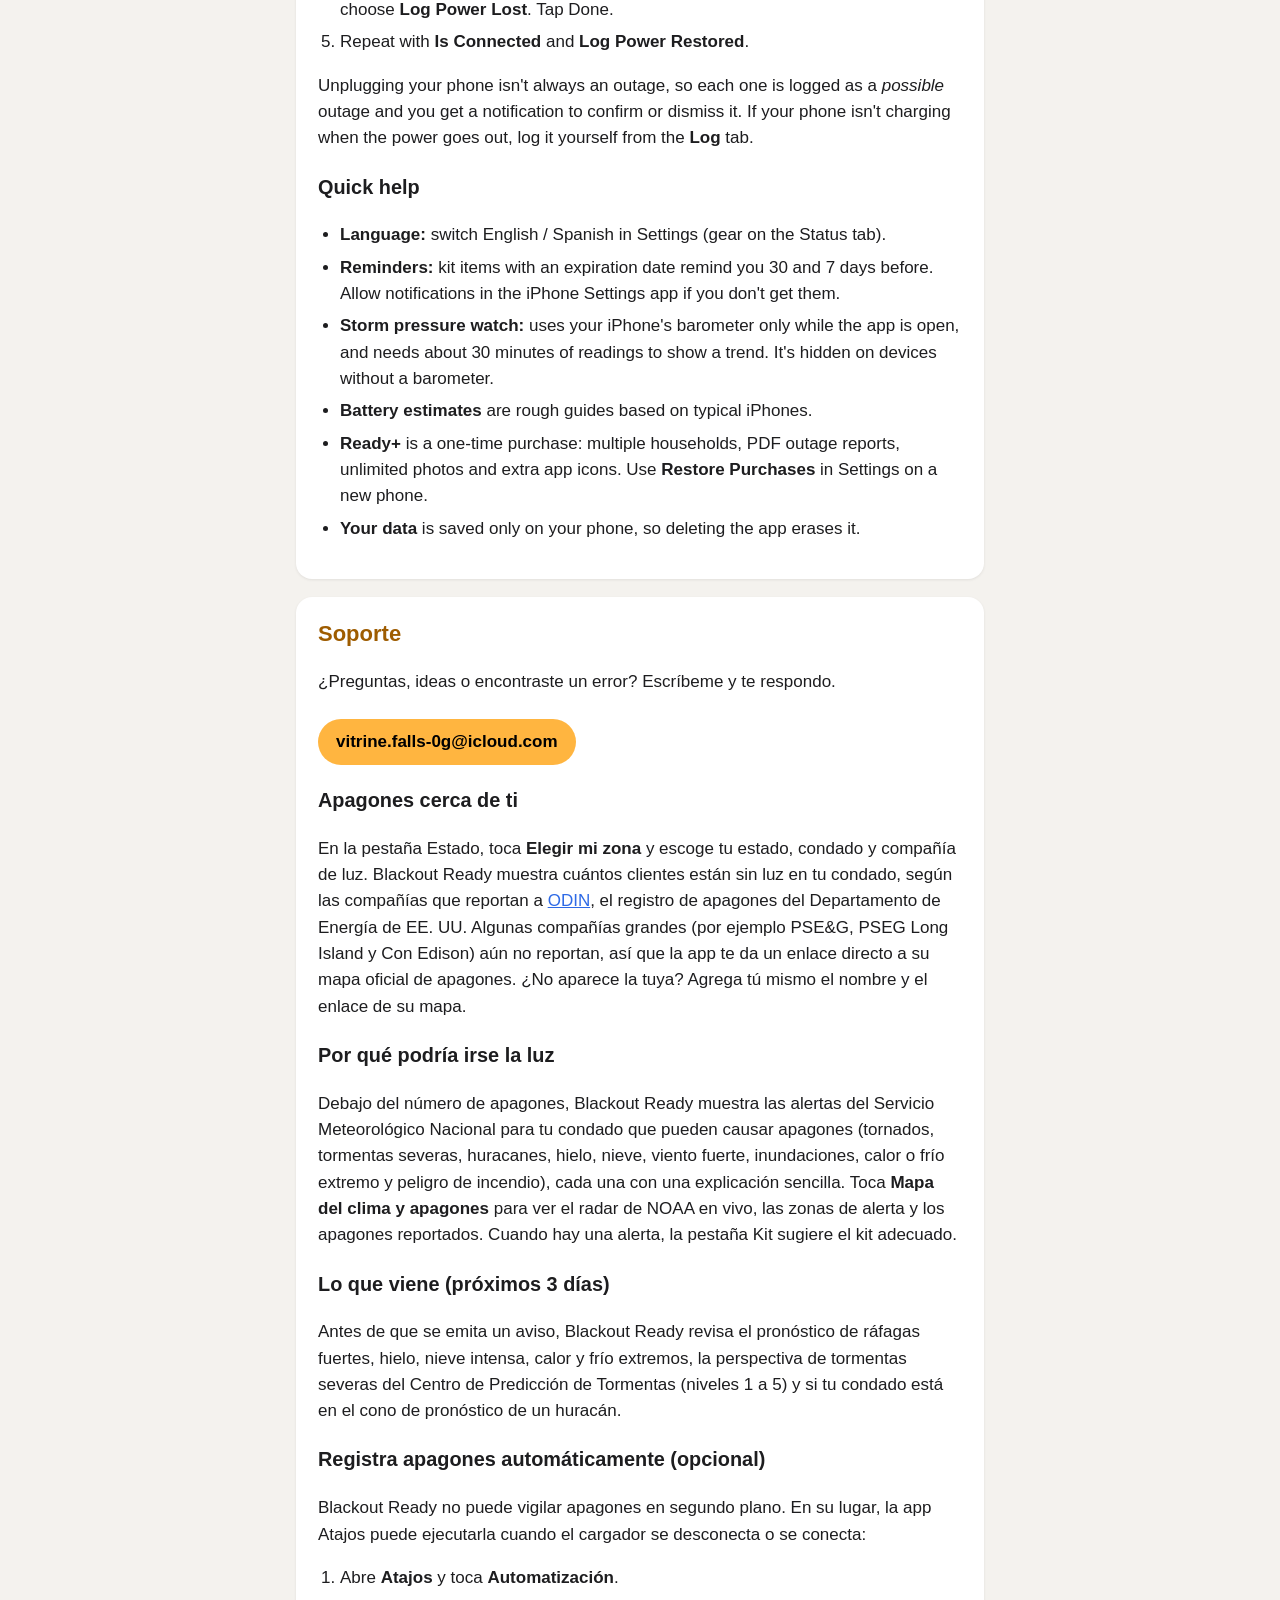
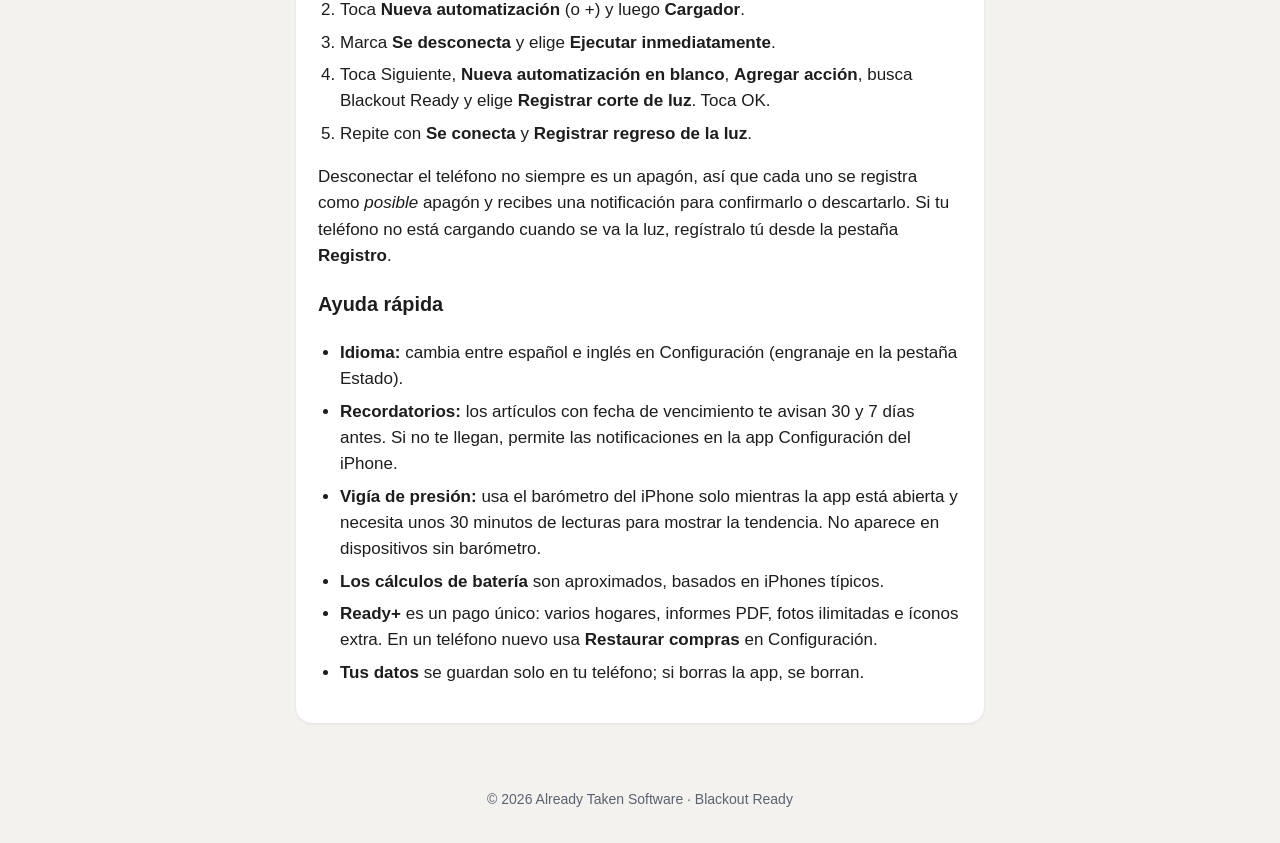
==== commit 1d56e4b7: "Describe the 3-day outlook and its privacy Co-Authored-By: Claude Opus 5.5 <noreply@anthropic.com>" ====
--- a/index.html
+++ b/index.html
@@ -25,6 +25,8 @@
     <p>On the Status tab, tap <strong>Choose my area</strong> and pick your state, county and power company. Blackout Ready shows how many customers are out in your county, from utilities that report to <a href="https://odin.ornl.gov/">ODIN</a>, the U.S. Department of Energy's outage feed. Some big utilities (for example PSE&amp;G, PSEG Long Island and Con Edison) don't report to it yet, so the app gives you a one-tap link to their official outage map instead. Not listed? Add your company's name and map link yourself.</p>
     <h3>Why the power might go out</h3>
     <p>Below the outage count, Blackout Ready shows National Weather Service alerts for your county that can cause outages (tornadoes, severe storms, hurricanes, ice, snow, high wind, floods, extreme heat or cold, and fire weather), each with a plain explanation. Tap <strong>Weather &amp; outage map</strong> for live NOAA radar, alert areas and reported outages. When an alert is active, the Kit tab suggests the matching kit.</p>
+    <h3>Coming up (next 3 days)</h3>
+    <p>Before any warning is issued, Blackout Ready checks the forecast for strong gusts, ice, heavy snow, extreme heat and extreme cold, the Storm Prediction Center's severe-storm outlook (levels 1 to 5), and whether your county is in a hurricane's forecast cone.</p>
     <h3>Log outages automatically (optional)</h3>
     <p>Blackout Ready can't watch for outages in the background. Instead, the Shortcuts app can run it when your charger is unplugged or plugged in:</p>
     <ol>
@@ -53,6 +55,8 @@
     <p>En la pestaña Estado, toca <strong>Elegir mi zona</strong> y escoge tu estado, condado y compañía de luz. Blackout Ready muestra cuántos clientes están sin luz en tu condado, según las compañías que reportan a <a href="https://odin.ornl.gov/">ODIN</a>, el registro de apagones del Departamento de Energía de EE. UU. Algunas compañías grandes (por ejemplo PSE&amp;G, PSEG Long Island y Con Edison) aún no reportan, así que la app te da un enlace directo a su mapa oficial de apagones. ¿No aparece la tuya? Agrega tú mismo el nombre y el enlace de su mapa.</p>
     <h3>Por qué podría irse la luz</h3>
     <p>Debajo del número de apagones, Blackout Ready muestra las alertas del Servicio Meteorológico Nacional para tu condado que pueden causar apagones (tornados, tormentas severas, huracanes, hielo, nieve, viento fuerte, inundaciones, calor o frío extremo y peligro de incendio), cada una con una explicación sencilla. Toca <strong>Mapa del clima y apagones</strong> para ver el radar de NOAA en vivo, las zonas de alerta y los apagones reportados. Cuando hay una alerta, la pestaña Kit sugiere el kit adecuado.</p>
+    <h3>Lo que viene (próximos 3 días)</h3>
+    <p>Antes de que se emita un aviso, Blackout Ready revisa el pronóstico de ráfagas fuertes, hielo, nieve intensa, calor y frío extremos, la perspectiva de tormentas severas del Centro de Predicción de Tormentas (niveles 1 a 5) y si tu condado está en el cono de pronóstico de un huracán.</p>
     <h3>Registra apagones automáticamente (opcional)</h3>
     <p>Blackout Ready no puede vigilar apagones en segundo plano. En su lugar, la app Atajos puede ejecutarla cuando el cargador se desconecta o se conecta:</p>
     <ol>
